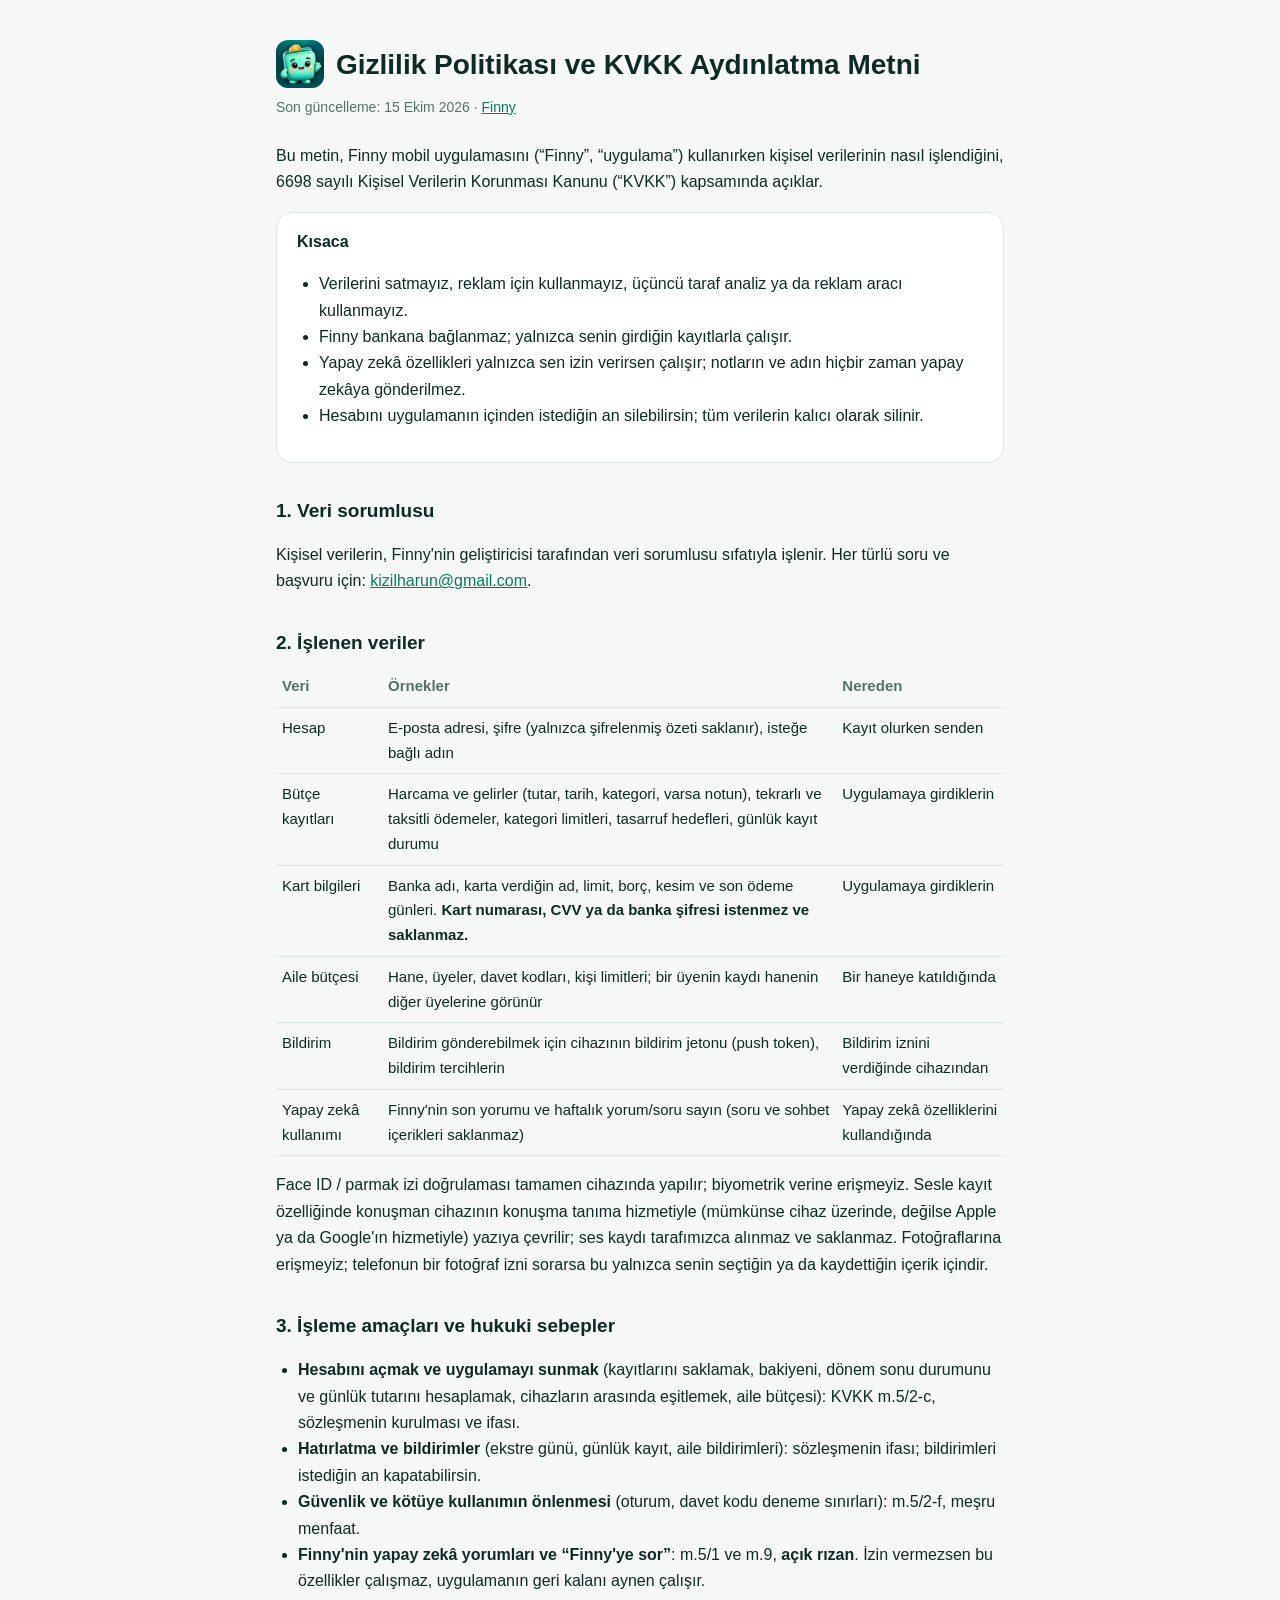
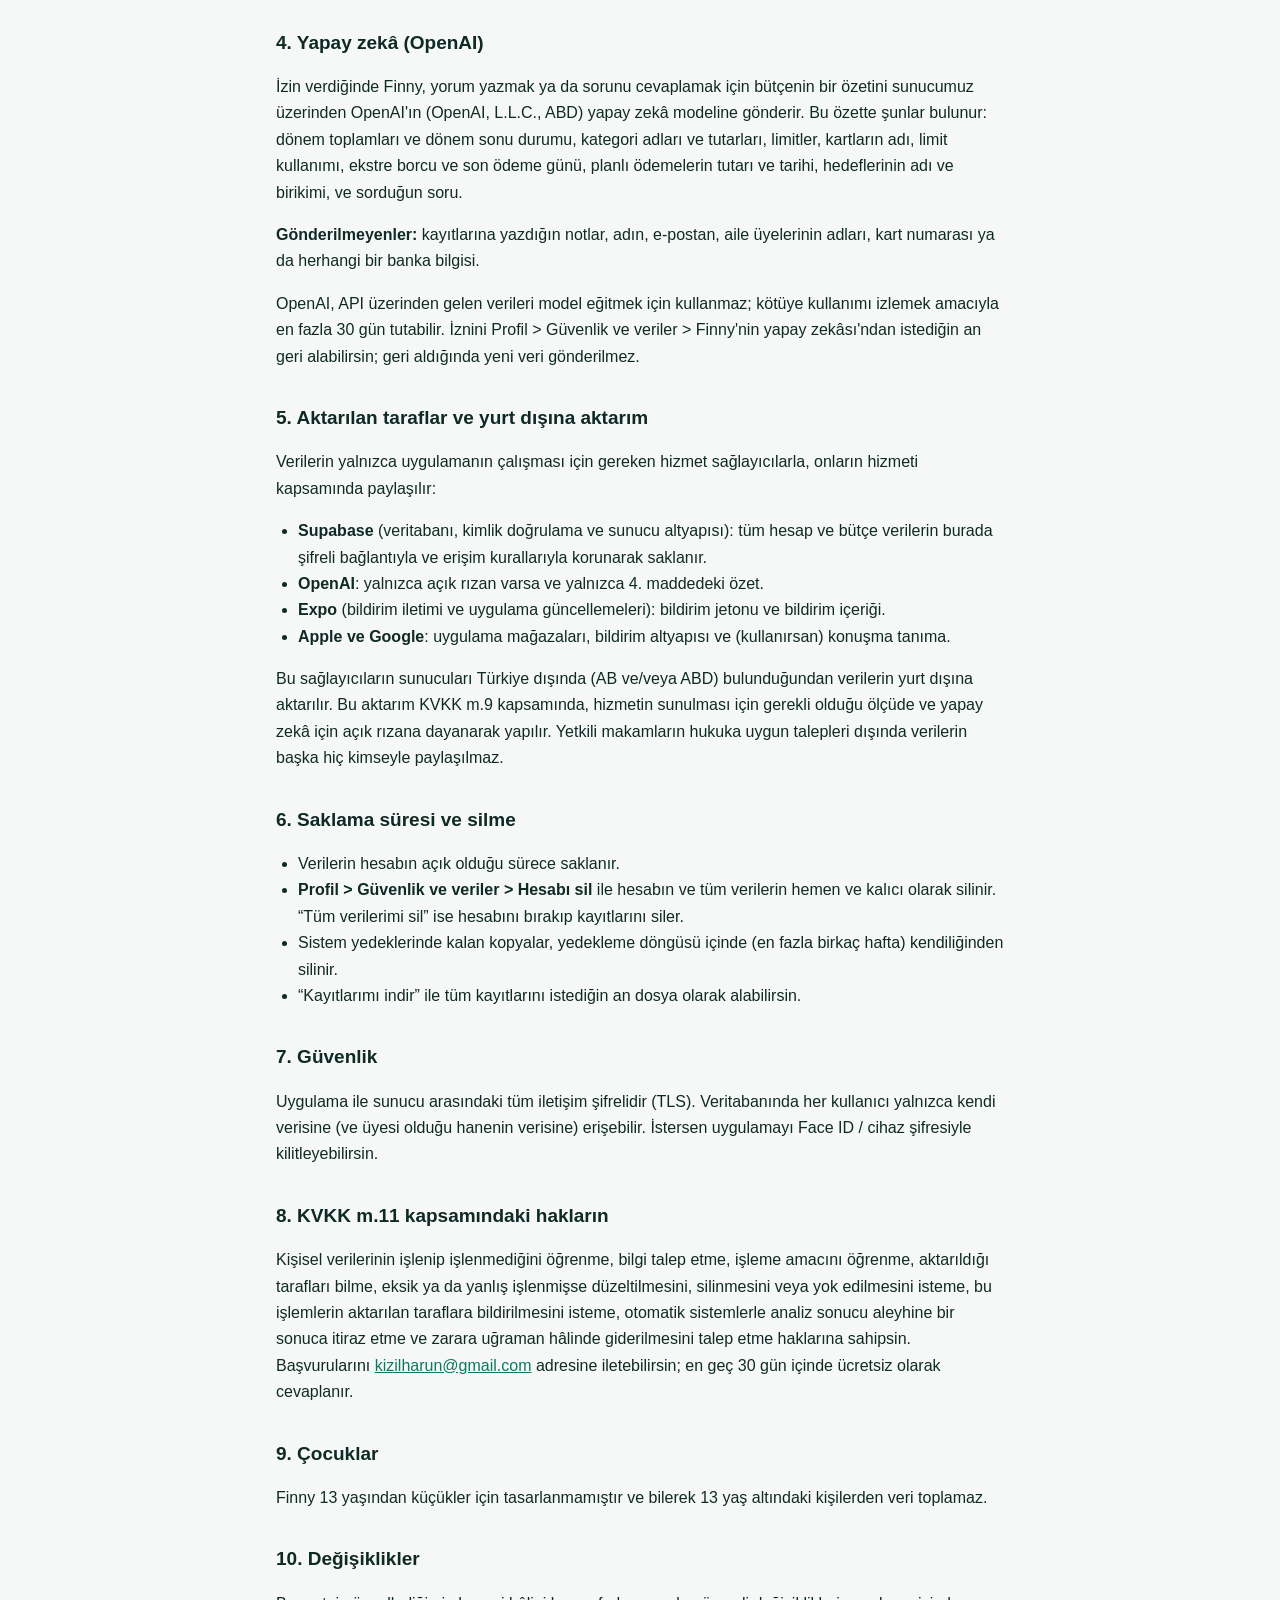
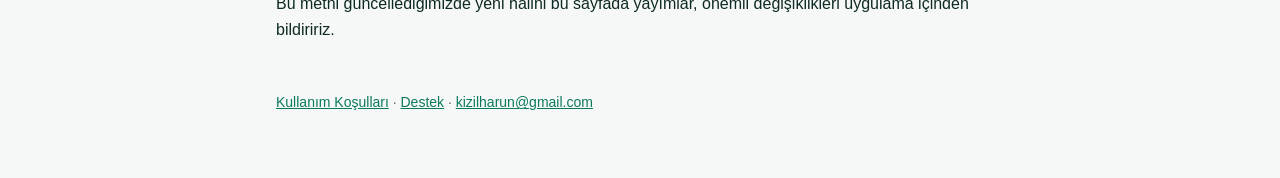
==== gizlilik.html @ a65eab14 "Finny gizlilik, koşullar ve destek sayfaları Co-Authored-By: Claude Opus 5.5 <noreply@anthropic.com>" ====
<!doctype html>
<html lang="tr">
<head>
  <meta charset="utf-8">
  <meta name="viewport" content="width=device-width, initial-scale=1">
  <title>Finny Gizlilik Politikası</title>
  <meta name="description" content="Finny uygulamasının kişisel verileri nasıl topladığı, kullandığı ve koruduğu; KVKK aydınlatma metni.">
  <link rel="stylesheet" href="style.css">
  <link rel="icon" href="finny.png">
</head>
<body>
<main>
  <header>
    <img src="finny.png" alt="">
    <h1>Gizlilik Politikası ve KVKK Aydınlatma Metni</h1>
  </header>
  <p class="meta">Son güncelleme: 15 Ekim 2026 · <a href="index.html">Finny</a></p>

  <p>Bu metin, Finny mobil uygulamasını (“Finny”, “uygulama”) kullanırken kişisel verilerinin nasıl işlendiğini, 6698 sayılı Kişisel Verilerin Korunması Kanunu (“KVKK”) kapsamında açıklar.</p>

  <div class="card">
    <strong>Kısaca</strong>
    <ul>
      <li>Verilerini satmayız, reklam için kullanmayız, üçüncü taraf analiz ya da reklam aracı kullanmayız.</li>
      <li>Finny bankana bağlanmaz; yalnızca senin girdiğin kayıtlarla çalışır.</li>
      <li>Yapay zekâ özellikleri yalnızca sen izin verirsen çalışır; notların ve adın hiçbir zaman yapay zekâya gönderilmez.</li>
      <li>Hesabını uygulamanın içinden istediğin an silebilirsin; tüm verilerin kalıcı olarak silinir.</li>
    </ul>
  </div>

  <h2>1. Veri sorumlusu</h2>
  <p>Kişisel verilerin, Finny'nin geliştiricisi tarafından veri sorumlusu sıfatıyla işlenir. Her türlü soru ve başvuru için: <a href="mailto:kizilharun@gmail.com">kizilharun@gmail.com</a>.</p>

  <h2>2. İşlenen veriler</h2>
  <div class="table-wrap">
  <table>
    <tr><th>Veri</th><th>Örnekler</th><th>Nereden</th></tr>
    <tr><td>Hesap</td><td>E-posta adresi, şifre (yalnızca şifrelenmiş özeti saklanır), isteğe bağlı adın</td><td>Kayıt olurken senden</td></tr>
    <tr><td>Bütçe kayıtları</td><td>Harcama ve gelirler (tutar, tarih, kategori, varsa notun), tekrarlı ve taksitli ödemeler, kategori limitleri, tasarruf hedefleri, günlük kayıt durumu</td><td>Uygulamaya girdiklerin</td></tr>
    <tr><td>Kart bilgileri</td><td>Banka adı, karta verdiğin ad, limit, borç, kesim ve son ödeme günleri. <strong>Kart numarası, CVV ya da banka şifresi istenmez ve saklanmaz.</strong></td><td>Uygulamaya girdiklerin</td></tr>
    <tr><td>Aile bütçesi</td><td>Hane, üyeler, davet kodları, kişi limitleri; bir üyenin kaydı hanenin diğer üyelerine görünür</td><td>Bir haneye katıldığında</td></tr>
    <tr><td>Bildirim</td><td>Bildirim gönderebilmek için cihazının bildirim jetonu (push token), bildirim tercihlerin</td><td>Bildirim iznini verdiğinde cihazından</td></tr>
    <tr><td>Yapay zekâ kullanımı</td><td>Finny'nin son yorumu ve haftalık yorum/soru sayın (soru ve sohbet içerikleri saklanmaz)</td><td>Yapay zekâ özelliklerini kullandığında</td></tr>
  </table>
  </div>
  <p>Face ID / parmak izi doğrulaması tamamen cihazında yapılır; biyometrik verine erişmeyiz. Sesle kayıt özelliğinde konuşman cihazının konuşma tanıma hizmetiyle (mümkünse cihaz üzerinde, değilse Apple ya da Google'ın hizmetiyle) yazıya çevrilir; ses kaydı tarafımızca alınmaz ve saklanmaz. Fotoğraflarına erişmeyiz; telefonun bir fotoğraf izni sorarsa bu yalnızca senin seçtiğin ya da kaydettiğin içerik içindir.</p>

  <h2>3. İşleme amaçları ve hukuki sebepler</h2>
  <ul>
    <li><strong>Hesabını açmak ve uygulamayı sunmak</strong> (kayıtlarını saklamak, bakiyeni, dönem sonu durumunu ve günlük tutarını hesaplamak, cihazların arasında eşitlemek, aile bütçesi): KVKK m.5/2-c, sözleşmenin kurulması ve ifası.</li>
    <li><strong>Hatırlatma ve bildirimler</strong> (ekstre günü, günlük kayıt, aile bildirimleri): sözleşmenin ifası; bildirimleri istediğin an kapatabilirsin.</li>
    <li><strong>Güvenlik ve kötüye kullanımın önlenmesi</strong> (oturum, davet kodu deneme sınırları): m.5/2-f, meşru menfaat.</li>
    <li><strong>Finny'nin yapay zekâ yorumları ve “Finny'ye sor”</strong>: m.5/1 ve m.9, <strong>açık rızan</strong>. İzin vermezsen bu özellikler çalışmaz, uygulamanın geri kalanı aynen çalışır.</li>
  </ul>

  <h2>4. Yapay zekâ (OpenAI)</h2>
  <p>İzin verdiğinde Finny, yorum yazmak ya da sorunu cevaplamak için bütçenin bir özetini sunucumuz üzerinden OpenAI'ın (OpenAI, L.L.C., ABD) yapay zekâ modeline gönderir. Bu özette şunlar bulunur: dönem toplamları ve dönem sonu durumu, kategori adları ve tutarları, limitler, kartların adı, limit kullanımı, ekstre borcu ve son ödeme günü, planlı ödemelerin tutarı ve tarihi, hedeflerinin adı ve birikimi, ve sorduğun soru.</p>
  <p><strong>Gönderilmeyenler:</strong> kayıtlarına yazdığın notlar, adın, e-postan, aile üyelerinin adları, kart numarası ya da herhangi bir banka bilgisi.</p>
  <p>OpenAI, API üzerinden gelen verileri model eğitmek için kullanmaz; kötüye kullanımı izlemek amacıyla en fazla 30 gün tutabilir. İznini Profil &gt; Güvenlik ve veriler &gt; Finny'nin yapay zekâsı'ndan istediğin an geri alabilirsin; geri aldığında yeni veri gönderilmez.</p>

  <h2>5. Aktarılan taraflar ve yurt dışına aktarım</h2>
  <p>Verilerin yalnızca uygulamanın çalışması için gereken hizmet sağlayıcılarla, onların hizmeti kapsamında paylaşılır:</p>
  <ul>
    <li><strong>Supabase</strong> (veritabanı, kimlik doğrulama ve sunucu altyapısı): tüm hesap ve bütçe verilerin burada şifreli bağlantıyla ve erişim kurallarıyla korunarak saklanır.</li>
    <li><strong>OpenAI</strong>: yalnızca açık rızan varsa ve yalnızca 4. maddedeki özet.</li>
    <li><strong>Expo</strong> (bildirim iletimi ve uygulama güncellemeleri): bildirim jetonu ve bildirim içeriği.</li>
    <li><strong>Apple ve Google</strong>: uygulama mağazaları, bildirim altyapısı ve (kullanırsan) konuşma tanıma.</li>
  </ul>
  <p>Bu sağlayıcıların sunucuları Türkiye dışında (AB ve/veya ABD) bulunduğundan verilerin yurt dışına aktarılır. Bu aktarım KVKK m.9 kapsamında, hizmetin sunulması için gerekli olduğu ölçüde ve yapay zekâ için açık rızana dayanarak yapılır. Yetkili makamların hukuka uygun talepleri dışında verilerin başka hiç kimseyle paylaşılmaz.</p>

  <h2>6. Saklama süresi ve silme</h2>
  <ul>
    <li>Verilerin hesabın açık olduğu sürece saklanır.</li>
    <li><strong>Profil &gt; Güvenlik ve veriler &gt; Hesabı sil</strong> ile hesabın ve tüm verilerin hemen ve kalıcı olarak silinir. “Tüm verilerimi sil” ise hesabını bırakıp kayıtlarını siler.</li>
    <li>Sistem yedeklerinde kalan kopyalar, yedekleme döngüsü içinde (en fazla birkaç hafta) kendiliğinden silinir.</li>
    <li>“Kayıtlarımı indir” ile tüm kayıtlarını istediğin an dosya olarak alabilirsin.</li>
  </ul>

  <h2>7. Güvenlik</h2>
  <p>Uygulama ile sunucu arasındaki tüm iletişim şifrelidir (TLS). Veritabanında her kullanıcı yalnızca kendi verisine (ve üyesi olduğu hanenin verisine) erişebilir. İstersen uygulamayı Face ID / cihaz şifresiyle kilitleyebilirsin.</p>

  <h2>8. KVKK m.11 kapsamındaki hakların</h2>
  <p>Kişisel verilerinin işlenip işlenmediğini öğrenme, bilgi talep etme, işleme amacını öğrenme, aktarıldığı tarafları bilme, eksik ya da yanlış işlenmişse düzeltilmesini, silinmesini veya yok edilmesini isteme, bu işlemlerin aktarılan taraflara bildirilmesini isteme, otomatik sistemlerle analiz sonucu aleyhine bir sonuca itiraz etme ve zarara uğraman hâlinde giderilmesini talep etme haklarına sahipsin. Başvurularını <a href="mailto:kizilharun@gmail.com">kizilharun@gmail.com</a> adresine iletebilirsin; en geç 30 gün içinde ücretsiz olarak cevaplanır.</p>

  <h2>9. Çocuklar</h2>
  <p>Finny 13 yaşından küçükler için tasarlanmamıştır ve bilerek 13 yaş altındaki kişilerden veri toplamaz.</p>

  <h2>10. Değişiklikler</h2>
  <p>Bu metni güncellediğimizde yeni hâlini bu sayfada yayımlar, önemli değişiklikleri uygulama içinden bildiririz.</p>

  <footer><a href="kosullar.html">Kullanım Koşulları</a> · <a href="destek.html">Destek</a> · <a href="mailto:kizilharun@gmail.com">kizilharun@gmail.com</a></footer>
</main>
</body>
</html>
---- style.css ----
:root {
  --bg: #f6f8f7;
  --surface: #ffffff;
  --text: #0f2a24;
  --muted: #557069;
  --accent: #0b7a5e;
  --border: #dde7e3;
}
@media (prefers-color-scheme: dark) {
  :root {
    --bg: #06201b;
    --surface: #0d2c25;
    --text: #e8f3ef;
    --muted: #9fc3b6;
    --accent: #7ef0c1;
    --border: #1d4038;
  }
}
* { box-sizing: border-box; }
body {
  margin: 0;
  background: var(--bg);
  color: var(--text);
  font: 16px/1.65 -apple-system, BlinkMacSystemFont, "Segoe UI", Roboto, sans-serif;
}
main {
  max-width: 760px;
  margin: 0 auto;
  padding: 40px 16px 64px;
}
header { display: flex; align-items: center; gap: 12px; margin-bottom: 8px; }
header img { width: 48px; height: 48px; border-radius: 12px; }
h1 { font-size: 28px; line-height: 1.25; margin: 0; }
h2 { font-size: 19px; margin: 32px 0 8px; }
.meta { color: var(--muted); font-size: 14px; margin: 4px 0 24px; }
a { color: var(--accent); }
.card {
  background: var(--surface);
  border: 1px solid var(--border);
  border-radius: 16px;
  padding: 16px 20px;
  margin: 16px 0;
}
table { width: 100%; border-collapse: collapse; font-size: 15px; }
th, td { text-align: left; padding: 8px 6px; border-bottom: 1px solid var(--border); vertical-align: top; }
th { color: var(--muted); font-weight: 600; }
.table-wrap { overflow-x: auto; }
ul { padding-left: 22px; }
footer { color: var(--muted); font-size: 14px; margin-top: 48px; }
nav a { margin-right: 16px; }
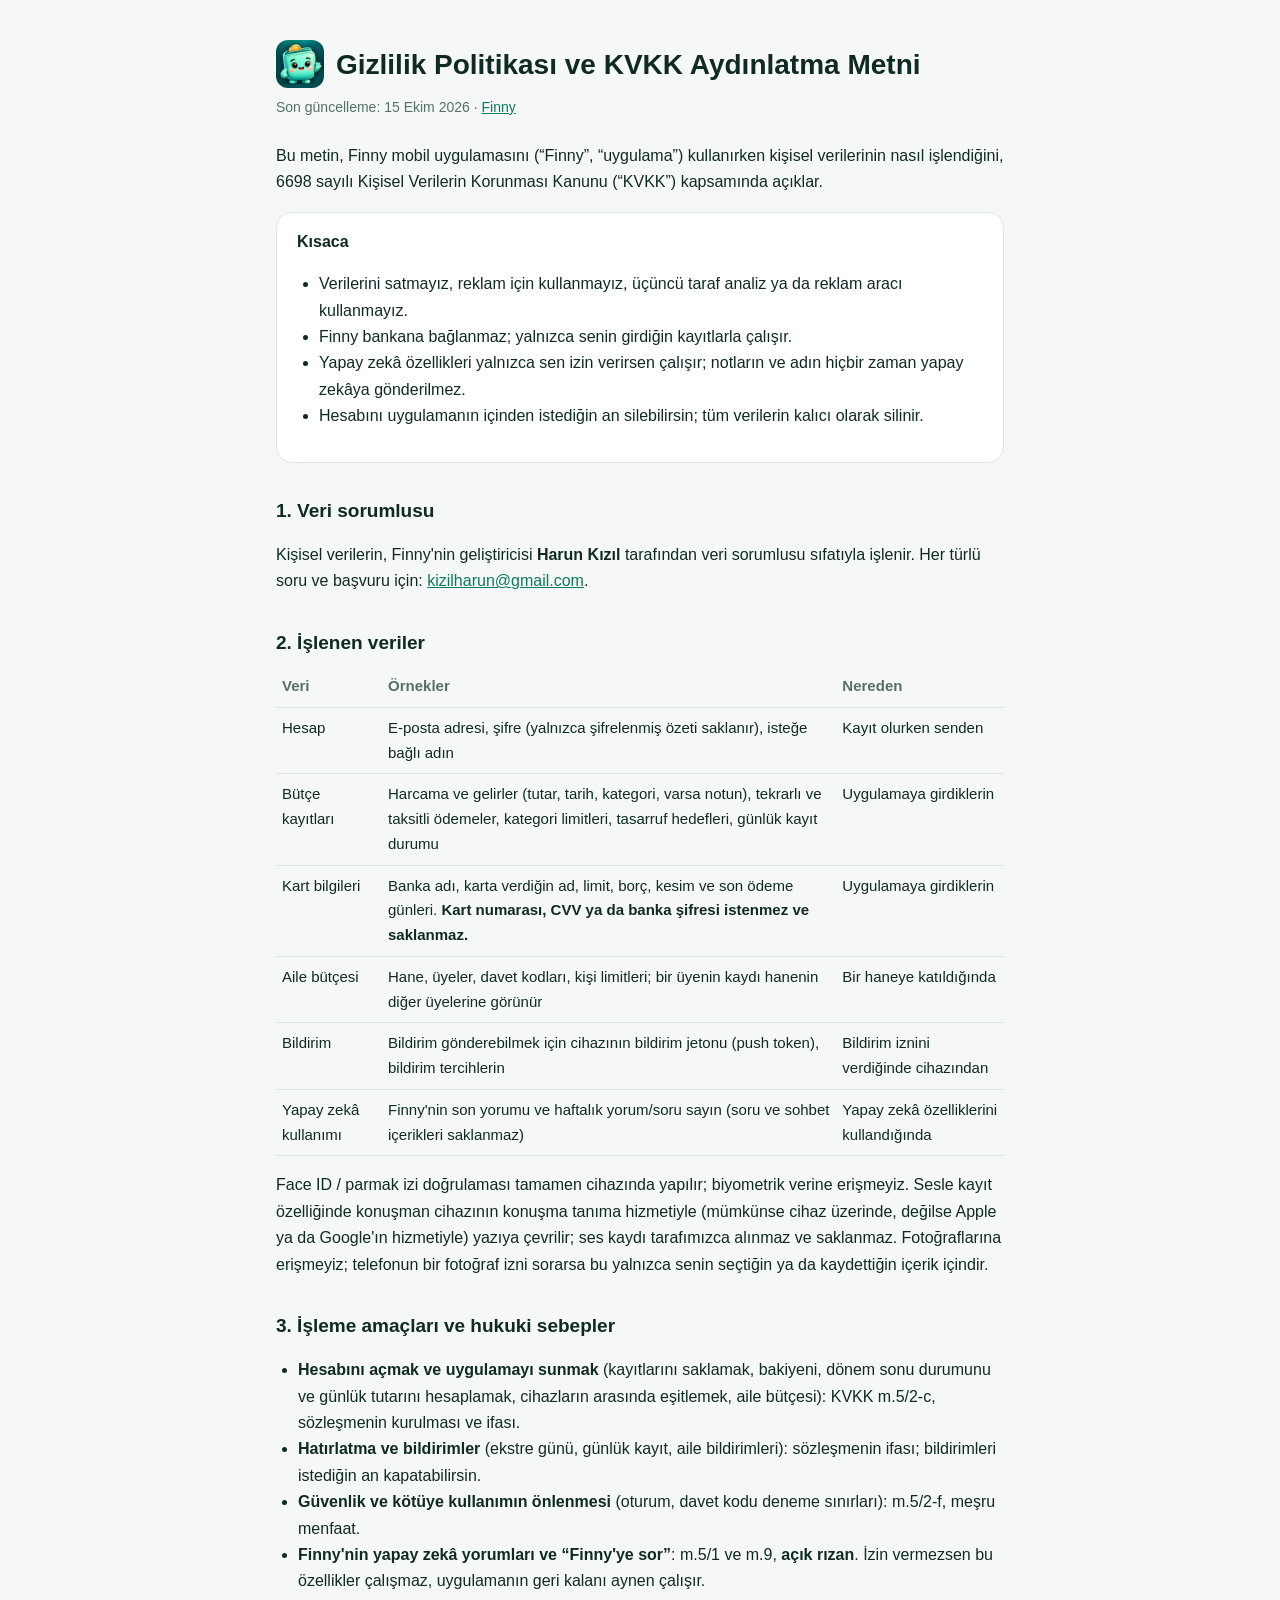
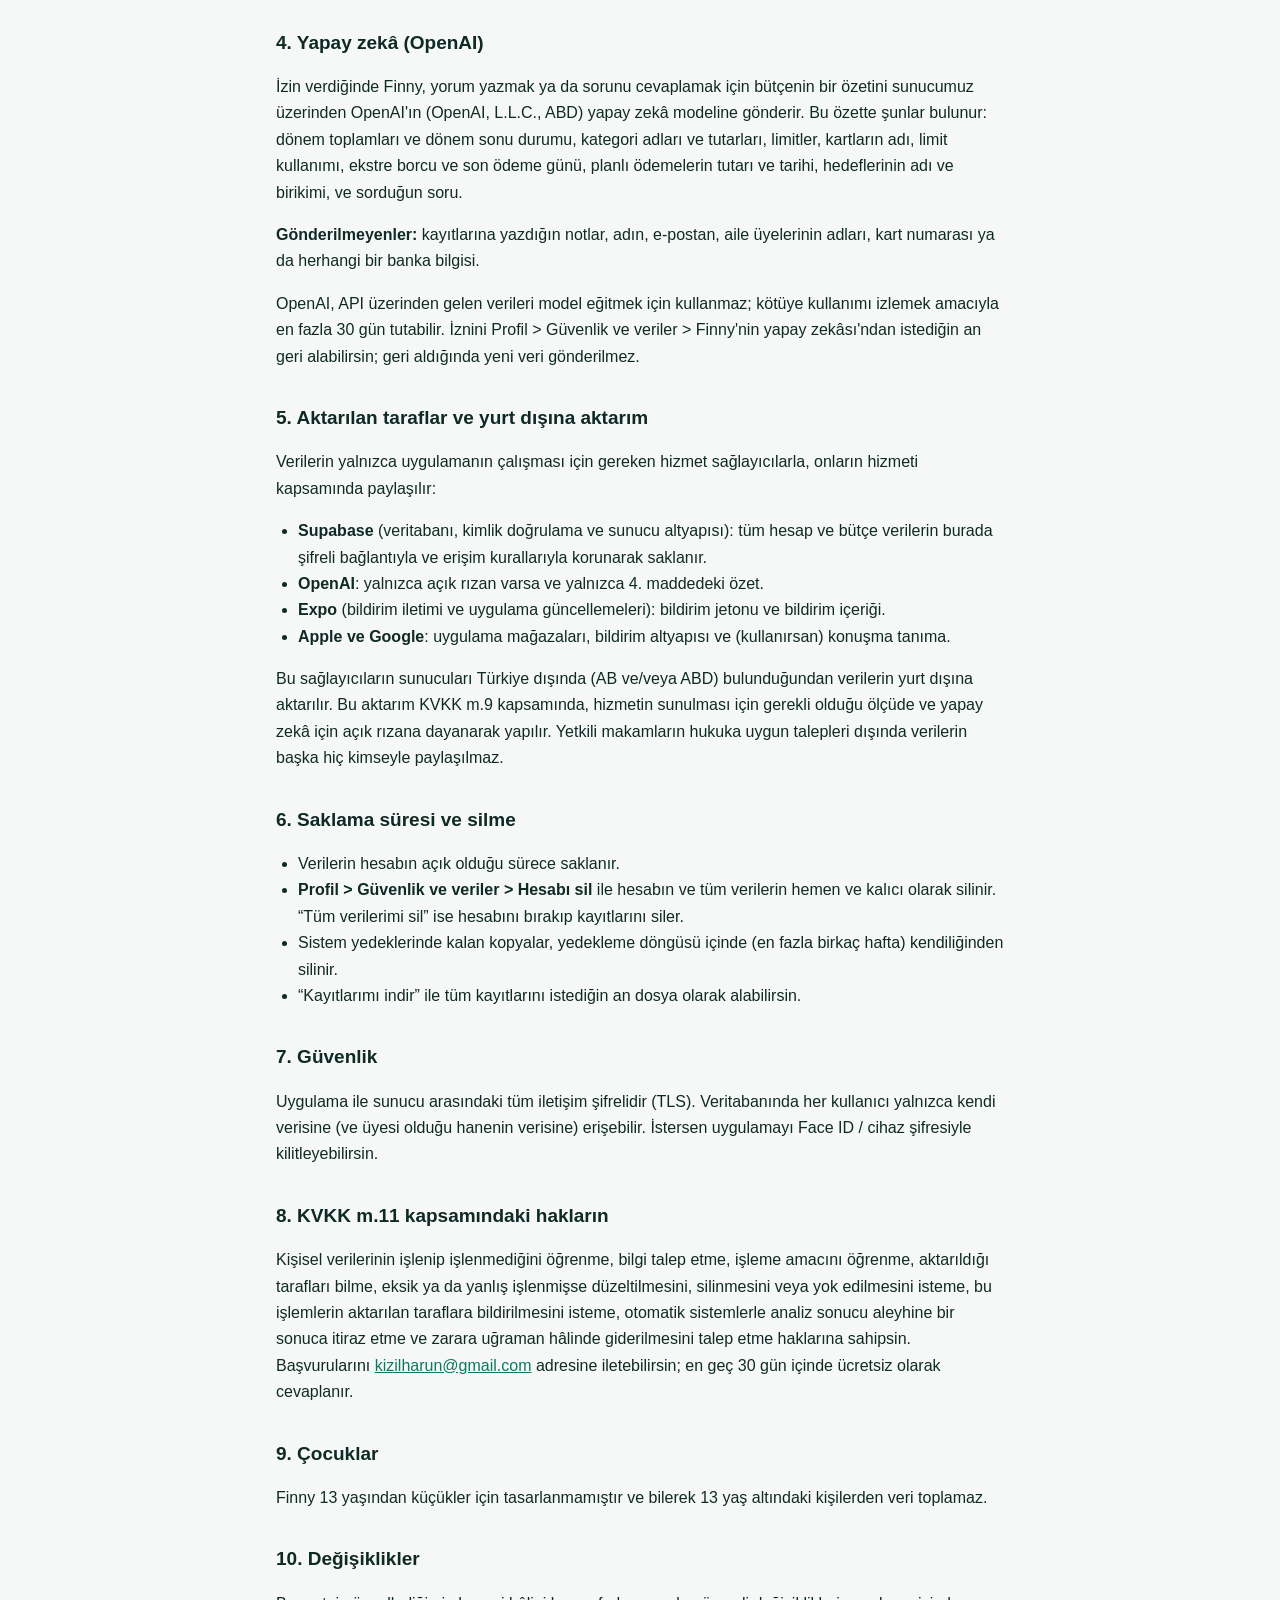
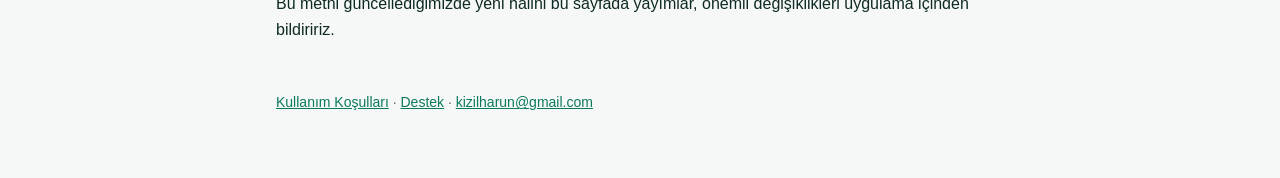
==== commit 69770224: "Veri sorumlusu: Harun Kızıl Co-Authored-By: Claude Opus 5.5 <noreply@anthropic.com>" ====
--- a/gizlilik.html
+++ b/gizlilik.html
@@ -29,7 +29,7 @@
   </div>
 
   <h2>1. Veri sorumlusu</h2>
-  <p>Kişisel verilerin, Finny'nin geliştiricisi tarafından veri sorumlusu sıfatıyla işlenir. Her türlü soru ve başvuru için: <a href="mailto:kizilharun@gmail.com">kizilharun@gmail.com</a>.</p>
+  <p>Kişisel verilerin, Finny'nin geliştiricisi <strong>Harun Kızıl</strong> tarafından veri sorumlusu sıfatıyla işlenir. Her türlü soru ve başvuru için: <a href="mailto:kizilharun@gmail.com">kizilharun@gmail.com</a>.</p>
 
   <h2>2. İşlenen veriler</h2>
   <div class="table-wrap">
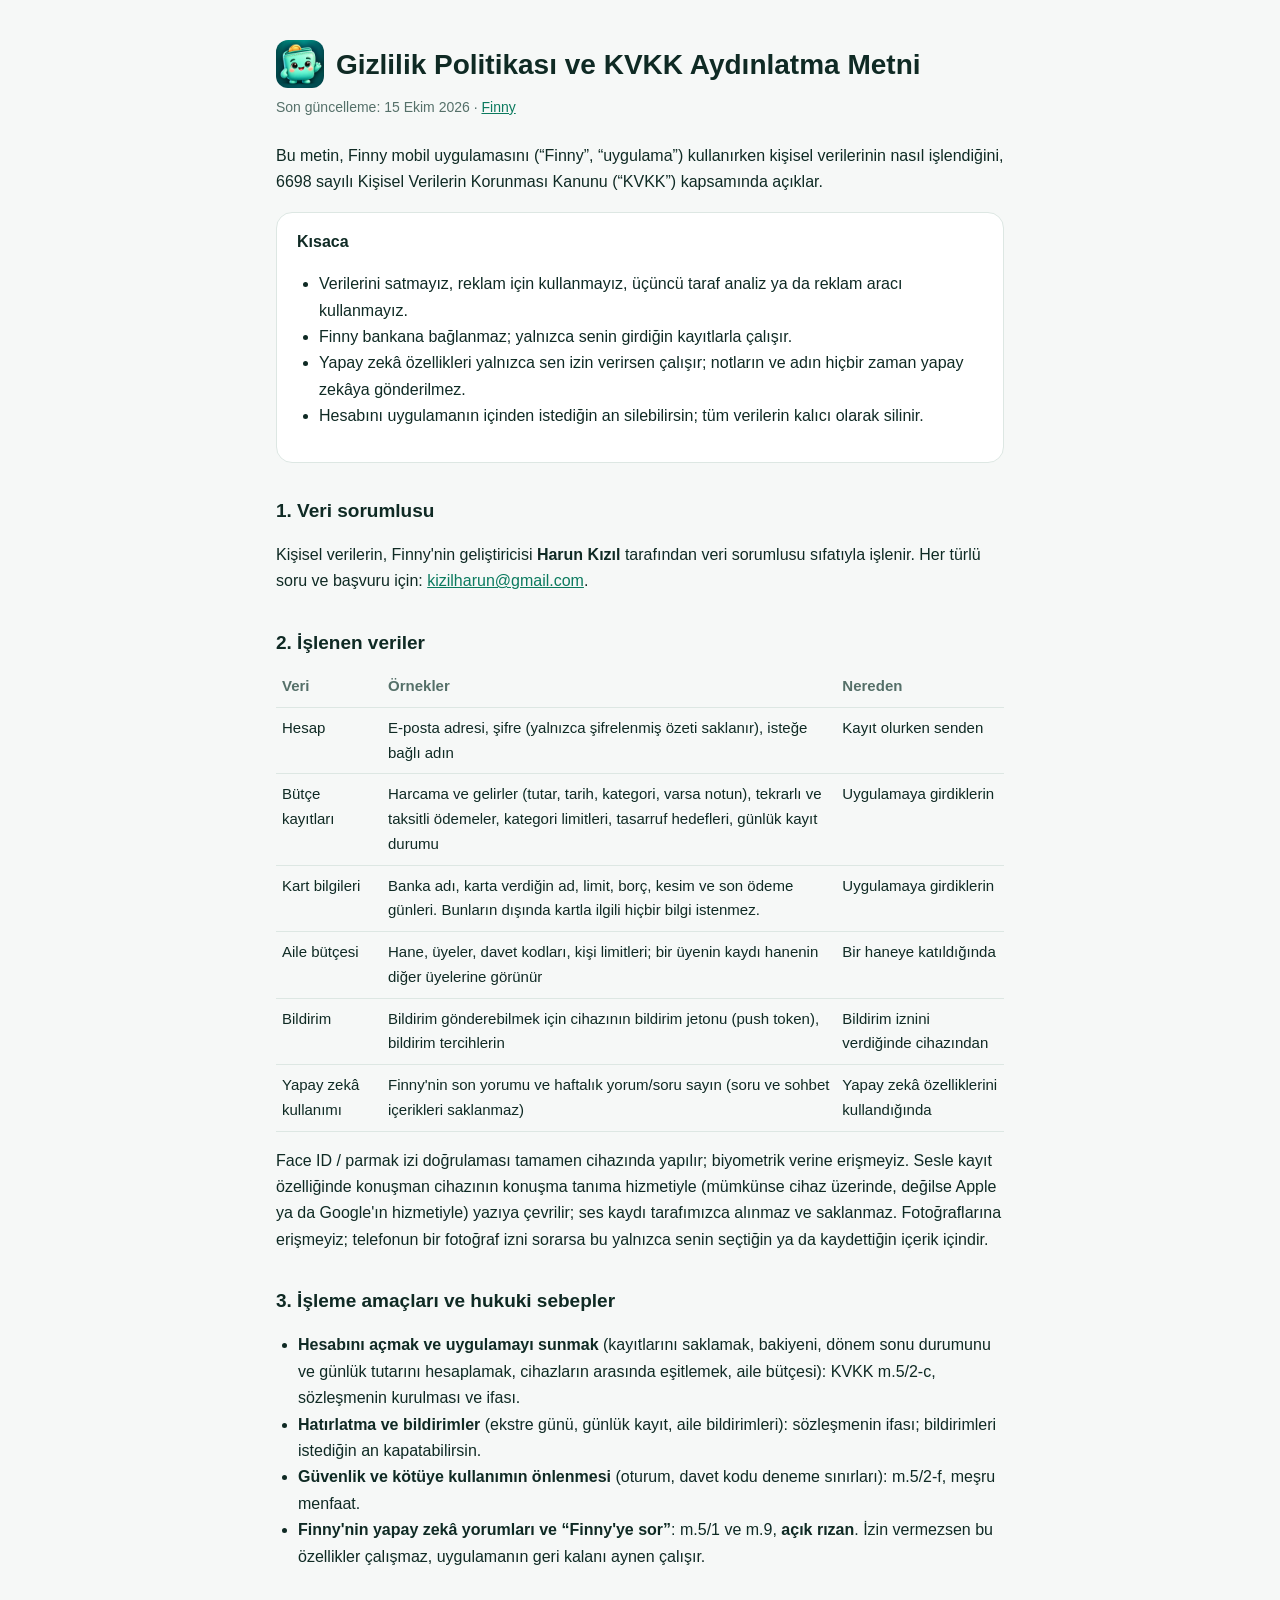
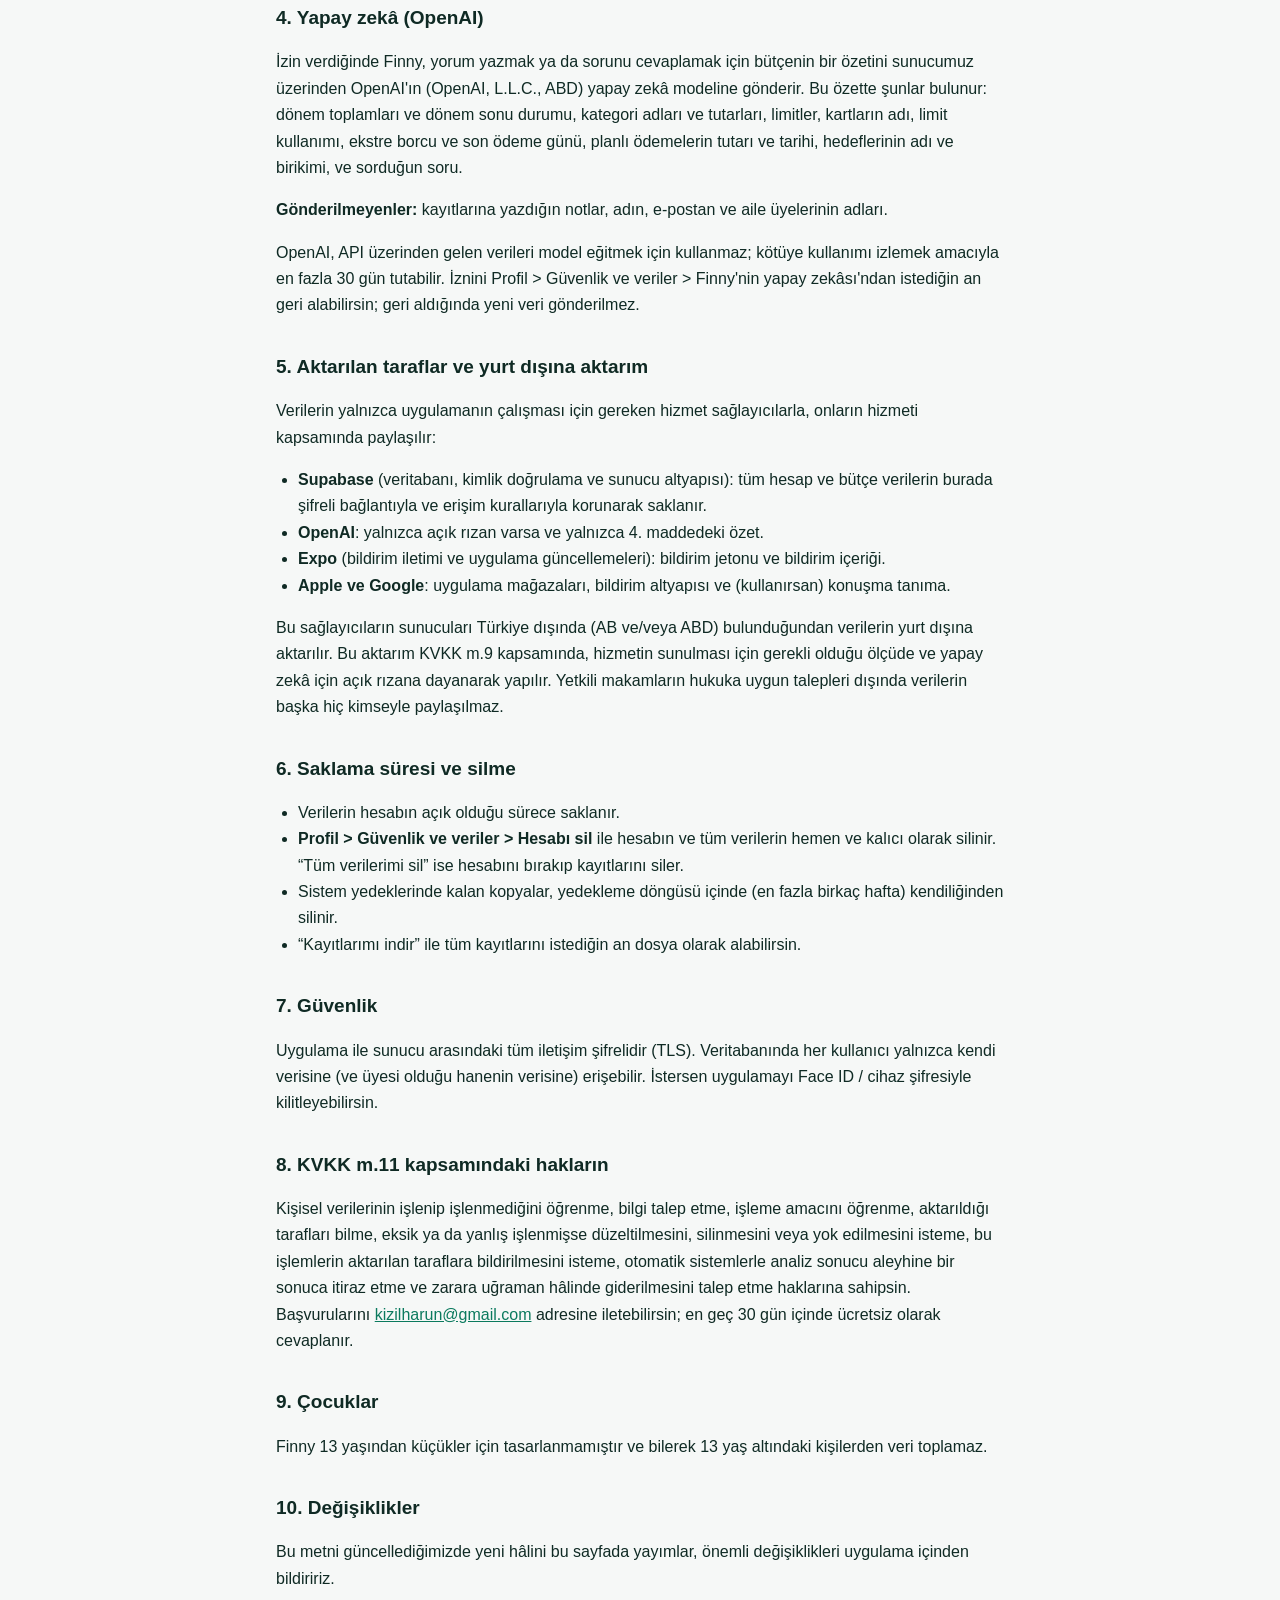
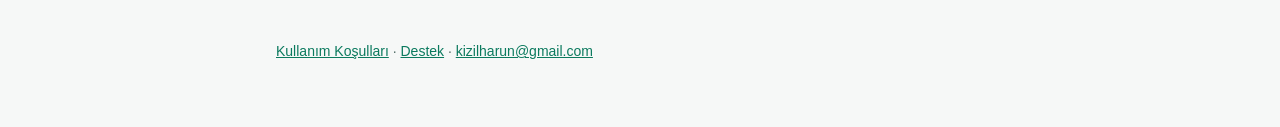
==== commit 79a341dc: "Kart numarası ifadeleri kaldırıldı Co-Authored-By: Claude Opus 5.5 <noreply@anthropic.com>" ====
--- a/gizlilik.html
+++ b/gizlilik.html
@@ -37,7 +37,7 @@
     <tr><th>Veri</th><th>Örnekler</th><th>Nereden</th></tr>
     <tr><td>Hesap</td><td>E-posta adresi, şifre (yalnızca şifrelenmiş özeti saklanır), isteğe bağlı adın</td><td>Kayıt olurken senden</td></tr>
     <tr><td>Bütçe kayıtları</td><td>Harcama ve gelirler (tutar, tarih, kategori, varsa notun), tekrarlı ve taksitli ödemeler, kategori limitleri, tasarruf hedefleri, günlük kayıt durumu</td><td>Uygulamaya girdiklerin</td></tr>
-    <tr><td>Kart bilgileri</td><td>Banka adı, karta verdiğin ad, limit, borç, kesim ve son ödeme günleri. <strong>Kart numarası, CVV ya da banka şifresi istenmez ve saklanmaz.</strong></td><td>Uygulamaya girdiklerin</td></tr>
+    <tr><td>Kart bilgileri</td><td>Banka adı, karta verdiğin ad, limit, borç, kesim ve son ödeme günleri. Bunların dışında kartla ilgili hiçbir bilgi istenmez.</td><td>Uygulamaya girdiklerin</td></tr>
     <tr><td>Aile bütçesi</td><td>Hane, üyeler, davet kodları, kişi limitleri; bir üyenin kaydı hanenin diğer üyelerine görünür</td><td>Bir haneye katıldığında</td></tr>
     <tr><td>Bildirim</td><td>Bildirim gönderebilmek için cihazının bildirim jetonu (push token), bildirim tercihlerin</td><td>Bildirim iznini verdiğinde cihazından</td></tr>
     <tr><td>Yapay zekâ kullanımı</td><td>Finny'nin son yorumu ve haftalık yorum/soru sayın (soru ve sohbet içerikleri saklanmaz)</td><td>Yapay zekâ özelliklerini kullandığında</td></tr>
@@ -55,7 +55,7 @@
 
   <h2>4. Yapay zekâ (OpenAI)</h2>
   <p>İzin verdiğinde Finny, yorum yazmak ya da sorunu cevaplamak için bütçenin bir özetini sunucumuz üzerinden OpenAI'ın (OpenAI, L.L.C., ABD) yapay zekâ modeline gönderir. Bu özette şunlar bulunur: dönem toplamları ve dönem sonu durumu, kategori adları ve tutarları, limitler, kartların adı, limit kullanımı, ekstre borcu ve son ödeme günü, planlı ödemelerin tutarı ve tarihi, hedeflerinin adı ve birikimi, ve sorduğun soru.</p>
-  <p><strong>Gönderilmeyenler:</strong> kayıtlarına yazdığın notlar, adın, e-postan, aile üyelerinin adları, kart numarası ya da herhangi bir banka bilgisi.</p>
+  <p><strong>Gönderilmeyenler:</strong> kayıtlarına yazdığın notlar, adın, e-postan ve aile üyelerinin adları.</p>
   <p>OpenAI, API üzerinden gelen verileri model eğitmek için kullanmaz; kötüye kullanımı izlemek amacıyla en fazla 30 gün tutabilir. İznini Profil &gt; Güvenlik ve veriler &gt; Finny'nin yapay zekâsı'ndan istediğin an geri alabilirsin; geri aldığında yeni veri gönderilmez.</p>
 
   <h2>5. Aktarılan taraflar ve yurt dışına aktarım</h2>
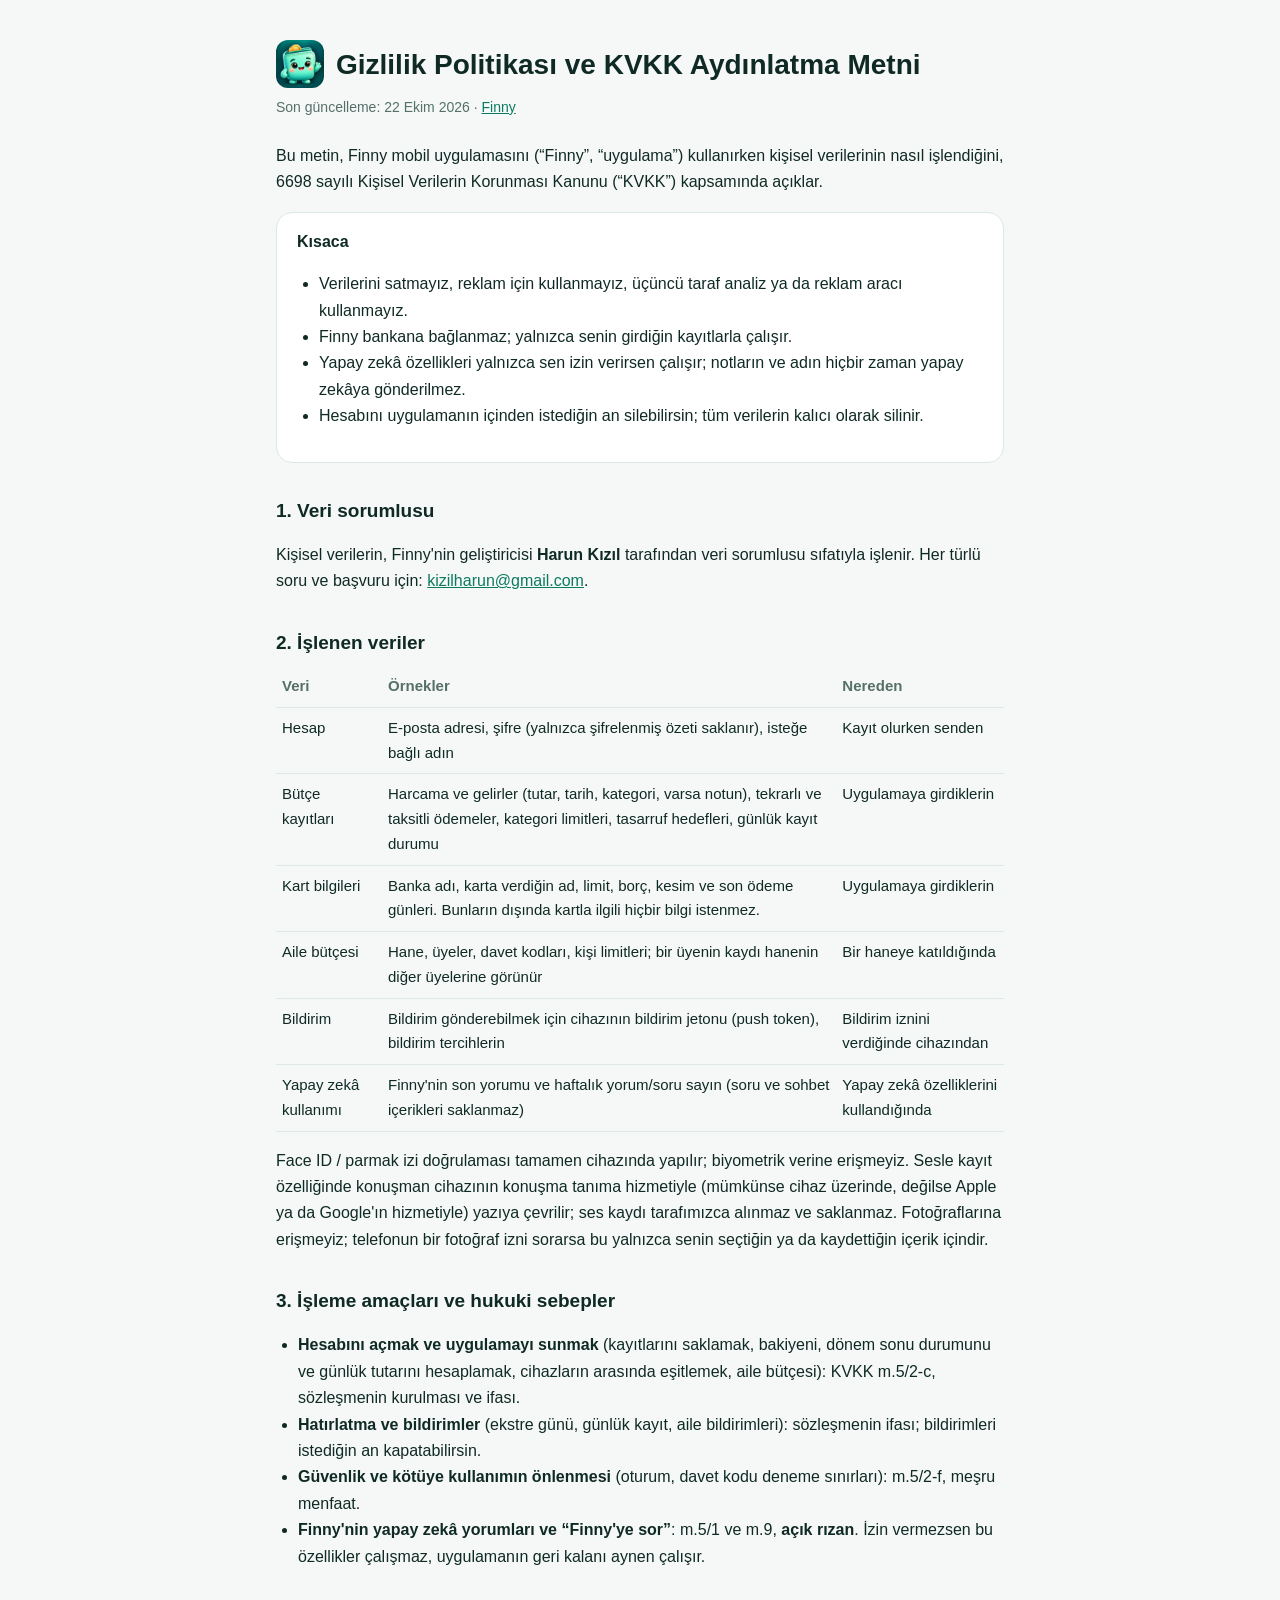
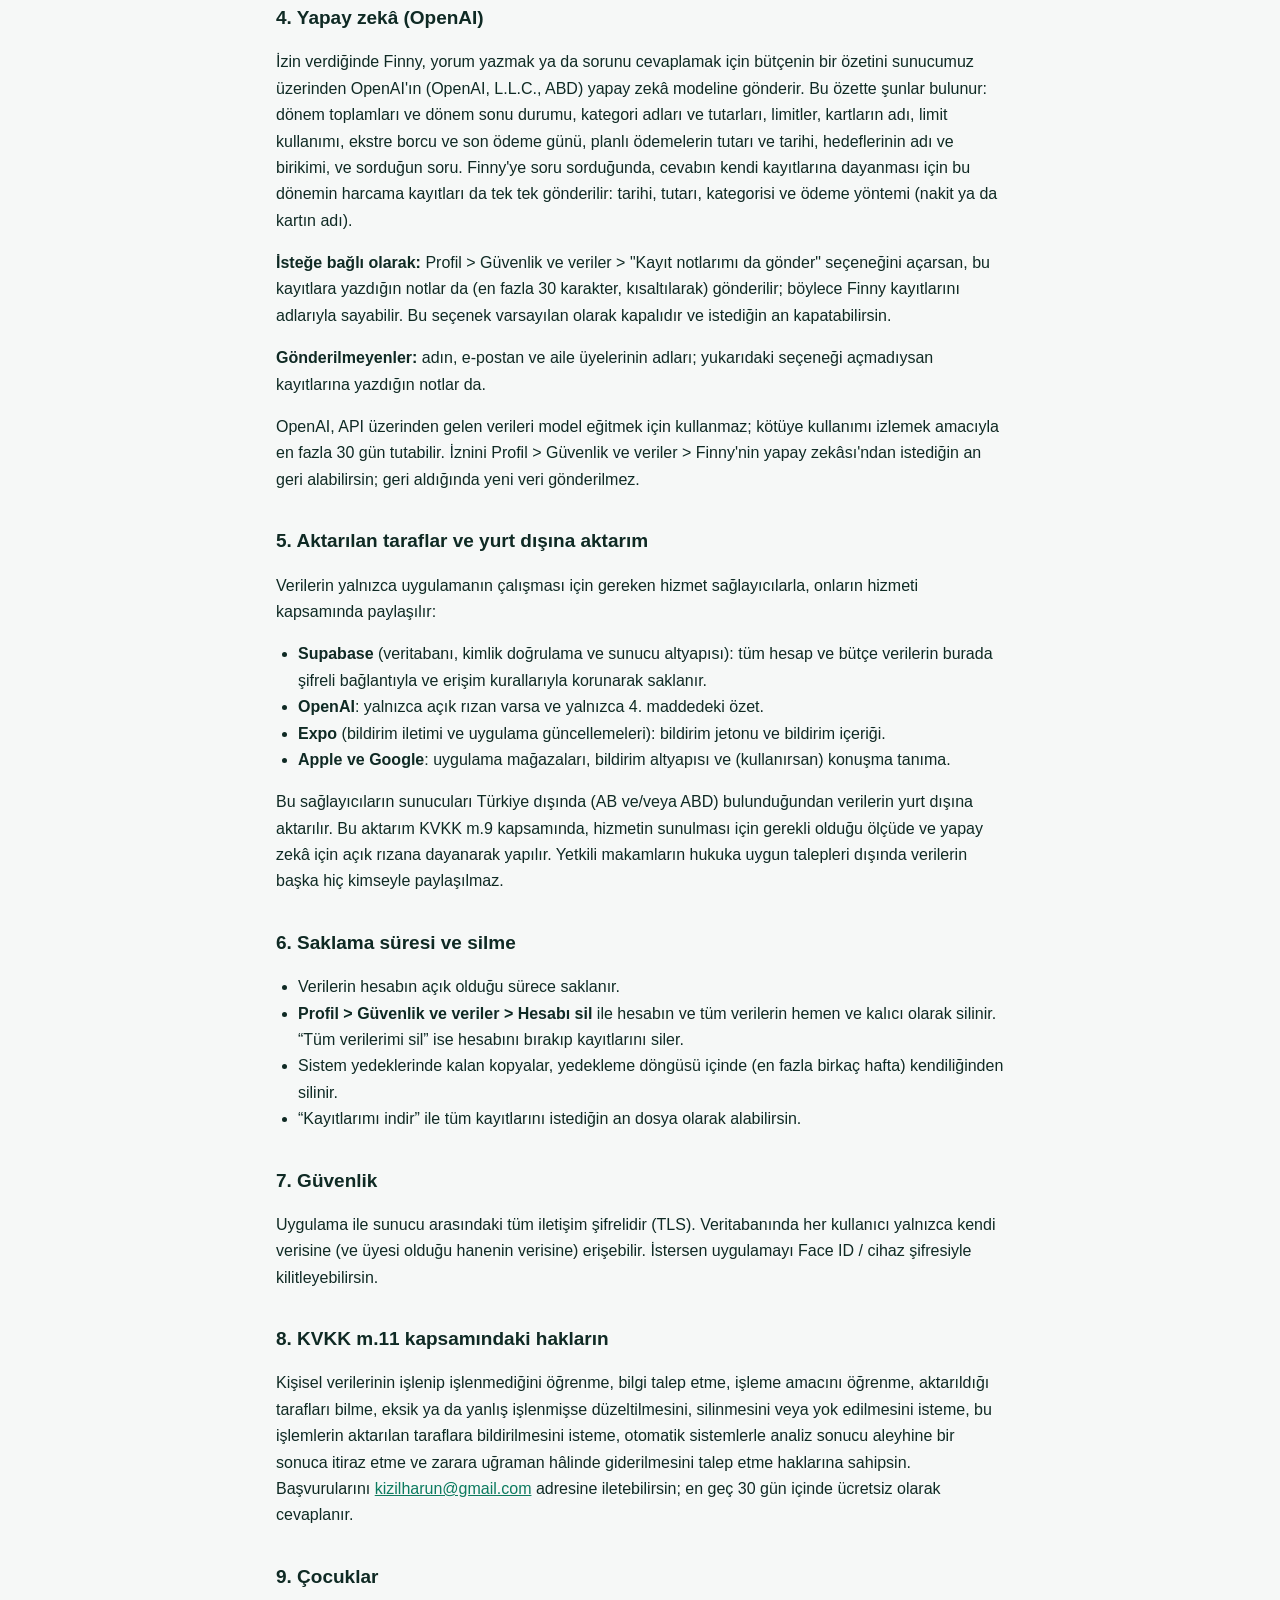
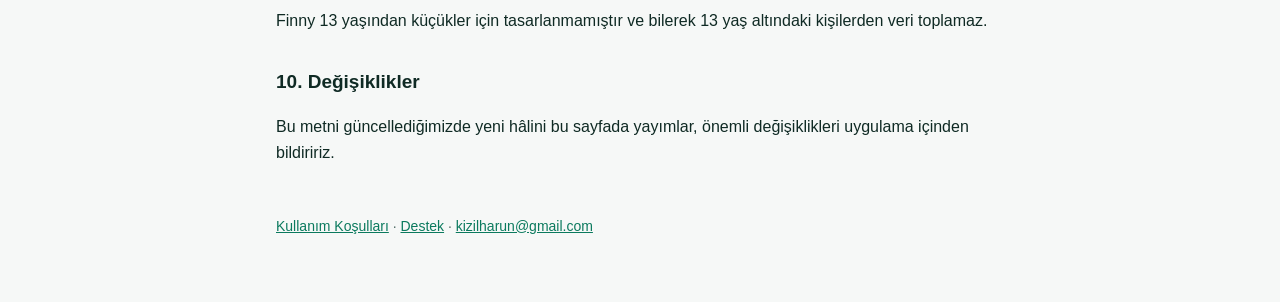
==== commit 2ff13f10: "Gizlilik: Finny'ye sorarken kayıtların tek tek gitmesi ve isteğe bağlı kayıt notları Co-Authored-By:" ====
--- a/gizlilik.html
+++ b/gizlilik.html
@@ -14,7 +14,7 @@
     <img src="finny.png" alt="">
     <h1>Gizlilik Politikası ve KVKK Aydınlatma Metni</h1>
   </header>
-  <p class="meta">Son güncelleme: 15 Ekim 2026 · <a href="index.html">Finny</a></p>
+  <p class="meta">Son güncelleme: 22 Ekim 2026 · <a href="index.html">Finny</a></p>
 
   <p>Bu metin, Finny mobil uygulamasını (“Finny”, “uygulama”) kullanırken kişisel verilerinin nasıl işlendiğini, 6698 sayılı Kişisel Verilerin Korunması Kanunu (“KVKK”) kapsamında açıklar.</p>
 
@@ -54,8 +54,9 @@
   </ul>
 
   <h2>4. Yapay zekâ (OpenAI)</h2>
-  <p>İzin verdiğinde Finny, yorum yazmak ya da sorunu cevaplamak için bütçenin bir özetini sunucumuz üzerinden OpenAI'ın (OpenAI, L.L.C., ABD) yapay zekâ modeline gönderir. Bu özette şunlar bulunur: dönem toplamları ve dönem sonu durumu, kategori adları ve tutarları, limitler, kartların adı, limit kullanımı, ekstre borcu ve son ödeme günü, planlı ödemelerin tutarı ve tarihi, hedeflerinin adı ve birikimi, ve sorduğun soru.</p>
-  <p><strong>Gönderilmeyenler:</strong> kayıtlarına yazdığın notlar, adın, e-postan ve aile üyelerinin adları.</p>
+  <p>İzin verdiğinde Finny, yorum yazmak ya da sorunu cevaplamak için bütçenin bir özetini sunucumuz üzerinden OpenAI'ın (OpenAI, L.L.C., ABD) yapay zekâ modeline gönderir. Bu özette şunlar bulunur: dönem toplamları ve dönem sonu durumu, kategori adları ve tutarları, limitler, kartların adı, limit kullanımı, ekstre borcu ve son ödeme günü, planlı ödemelerin tutarı ve tarihi, hedeflerinin adı ve birikimi, ve sorduğun soru. Finny'ye soru sorduğunda, cevabın kendi kayıtlarına dayanması için bu dönemin harcama kayıtları da tek tek gönderilir: tarihi, tutarı, kategorisi ve ödeme yöntemi (nakit ya da kartın adı).</p>
+  <p><strong>İsteğe bağlı olarak:</strong> Profil &gt; Güvenlik ve veriler &gt; "Kayıt notlarımı da gönder" seçeneğini açarsan, bu kayıtlara yazdığın notlar da (en fazla 30 karakter, kısaltılarak) gönderilir; böylece Finny kayıtlarını adlarıyla sayabilir. Bu seçenek varsayılan olarak kapalıdır ve istediğin an kapatabilirsin.</p>
+  <p><strong>Gönderilmeyenler:</strong> adın, e-postan ve aile üyelerinin adları; yukarıdaki seçeneği açmadıysan kayıtlarına yazdığın notlar da.</p>
   <p>OpenAI, API üzerinden gelen verileri model eğitmek için kullanmaz; kötüye kullanımı izlemek amacıyla en fazla 30 gün tutabilir. İznini Profil &gt; Güvenlik ve veriler &gt; Finny'nin yapay zekâsı'ndan istediğin an geri alabilirsin; geri aldığında yeni veri gönderilmez.</p>
 
   <h2>5. Aktarılan taraflar ve yurt dışına aktarım</h2>
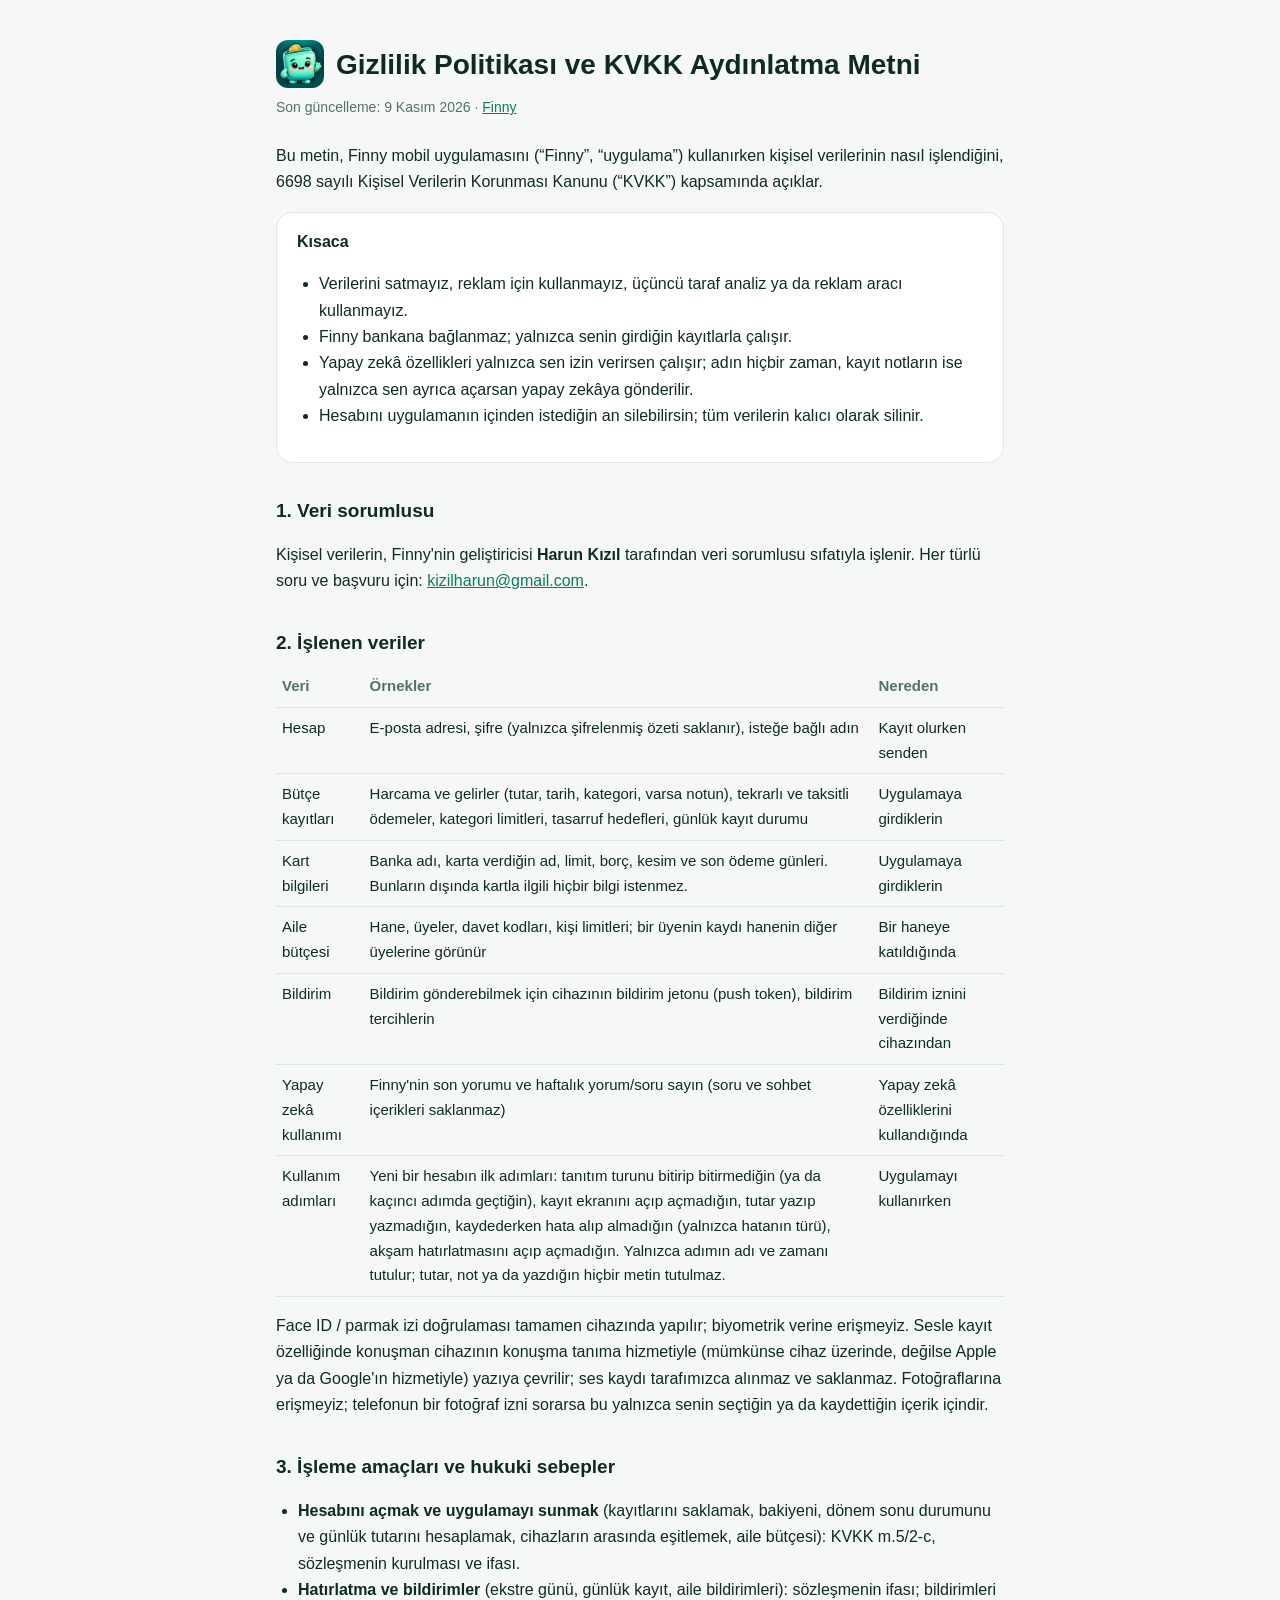
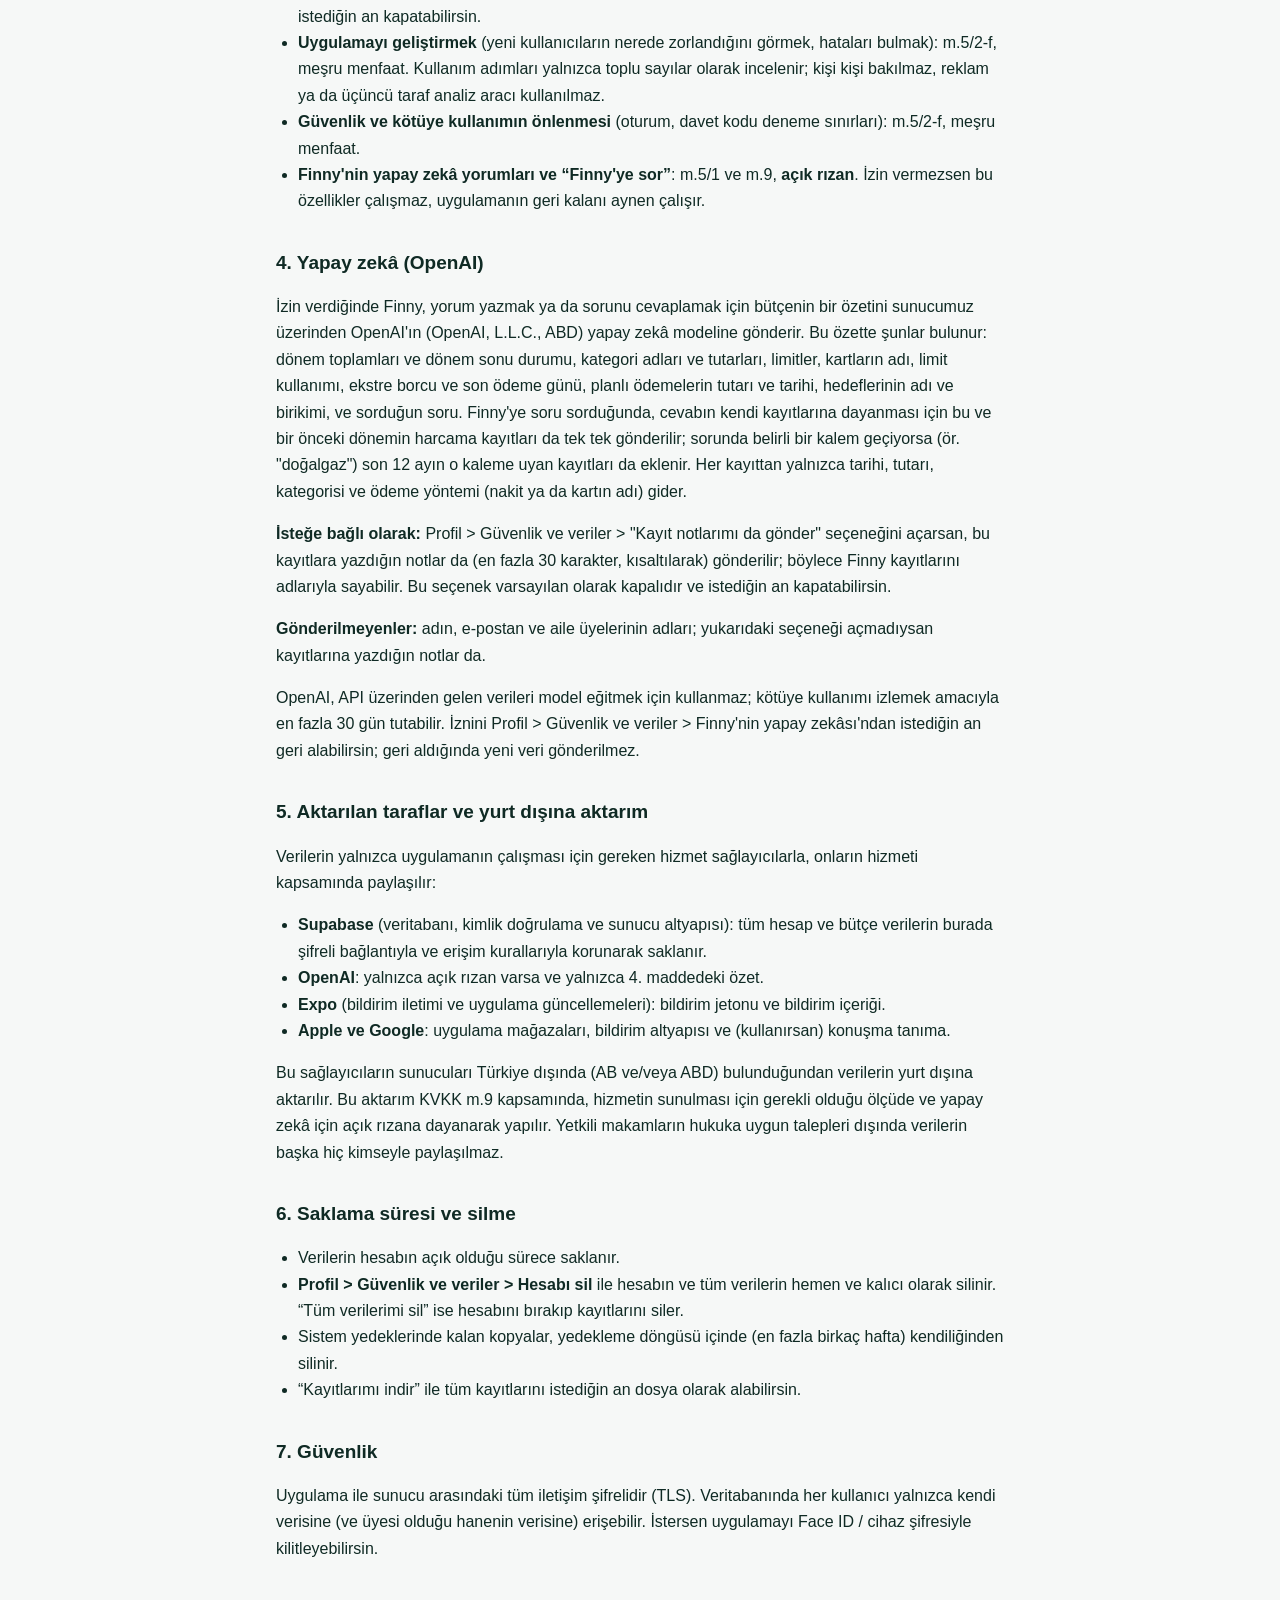
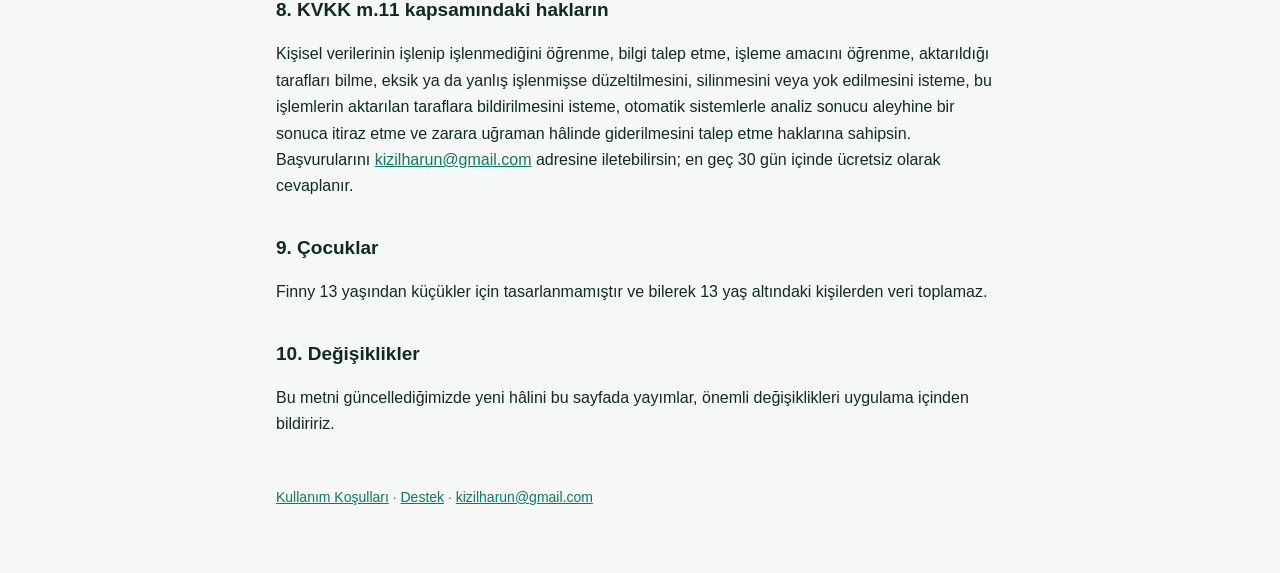
==== commit 2a9e578d: "Gizlilik: kullanım adımları, önceki dönem ve kaleme göre kayıtlar, notlar maddesi düzeltildi Co-Auth" ====
--- a/gizlilik.html
+++ b/gizlilik.html
@@ -14,7 +14,7 @@
     <img src="finny.png" alt="">
     <h1>Gizlilik Politikası ve KVKK Aydınlatma Metni</h1>
   </header>
-  <p class="meta">Son güncelleme: 22 Ekim 2026 · <a href="index.html">Finny</a></p>
+  <p class="meta">Son güncelleme: 9 Kasım 2026 · <a href="index.html">Finny</a></p>
 
   <p>Bu metin, Finny mobil uygulamasını (“Finny”, “uygulama”) kullanırken kişisel verilerinin nasıl işlendiğini, 6698 sayılı Kişisel Verilerin Korunması Kanunu (“KVKK”) kapsamında açıklar.</p>
 
@@ -23,7 +23,7 @@
     <ul>
       <li>Verilerini satmayız, reklam için kullanmayız, üçüncü taraf analiz ya da reklam aracı kullanmayız.</li>
       <li>Finny bankana bağlanmaz; yalnızca senin girdiğin kayıtlarla çalışır.</li>
-      <li>Yapay zekâ özellikleri yalnızca sen izin verirsen çalışır; notların ve adın hiçbir zaman yapay zekâya gönderilmez.</li>
+      <li>Yapay zekâ özellikleri yalnızca sen izin verirsen çalışır; adın hiçbir zaman, kayıt notların ise yalnızca sen ayrıca açarsan yapay zekâya gönderilir.</li>
       <li>Hesabını uygulamanın içinden istediğin an silebilirsin; tüm verilerin kalıcı olarak silinir.</li>
     </ul>
   </div>
@@ -41,6 +41,7 @@
     <tr><td>Aile bütçesi</td><td>Hane, üyeler, davet kodları, kişi limitleri; bir üyenin kaydı hanenin diğer üyelerine görünür</td><td>Bir haneye katıldığında</td></tr>
     <tr><td>Bildirim</td><td>Bildirim gönderebilmek için cihazının bildirim jetonu (push token), bildirim tercihlerin</td><td>Bildirim iznini verdiğinde cihazından</td></tr>
     <tr><td>Yapay zekâ kullanımı</td><td>Finny'nin son yorumu ve haftalık yorum/soru sayın (soru ve sohbet içerikleri saklanmaz)</td><td>Yapay zekâ özelliklerini kullandığında</td></tr>
+    <tr><td>Kullanım adımları</td><td>Yeni bir hesabın ilk adımları: tanıtım turunu bitirip bitirmediğin (ya da kaçıncı adımda geçtiğin), kayıt ekranını açıp açmadığın, tutar yazıp yazmadığın, kaydederken hata alıp almadığın (yalnızca hatanın türü), akşam hatırlatmasını açıp açmadığın. Yalnızca adımın adı ve zamanı tutulur; tutar, not ya da yazdığın hiçbir metin tutulmaz.</td><td>Uygulamayı kullanırken</td></tr>
   </table>
   </div>
   <p>Face ID / parmak izi doğrulaması tamamen cihazında yapılır; biyometrik verine erişmeyiz. Sesle kayıt özelliğinde konuşman cihazının konuşma tanıma hizmetiyle (mümkünse cihaz üzerinde, değilse Apple ya da Google'ın hizmetiyle) yazıya çevrilir; ses kaydı tarafımızca alınmaz ve saklanmaz. Fotoğraflarına erişmeyiz; telefonun bir fotoğraf izni sorarsa bu yalnızca senin seçtiğin ya da kaydettiğin içerik içindir.</p>
@@ -49,12 +50,13 @@
   <ul>
     <li><strong>Hesabını açmak ve uygulamayı sunmak</strong> (kayıtlarını saklamak, bakiyeni, dönem sonu durumunu ve günlük tutarını hesaplamak, cihazların arasında eşitlemek, aile bütçesi): KVKK m.5/2-c, sözleşmenin kurulması ve ifası.</li>
     <li><strong>Hatırlatma ve bildirimler</strong> (ekstre günü, günlük kayıt, aile bildirimleri): sözleşmenin ifası; bildirimleri istediğin an kapatabilirsin.</li>
+    <li><strong>Uygulamayı geliştirmek</strong> (yeni kullanıcıların nerede zorlandığını görmek, hataları bulmak): m.5/2-f, meşru menfaat. Kullanım adımları yalnızca toplu sayılar olarak incelenir; kişi kişi bakılmaz, reklam ya da üçüncü taraf analiz aracı kullanılmaz.</li>
     <li><strong>Güvenlik ve kötüye kullanımın önlenmesi</strong> (oturum, davet kodu deneme sınırları): m.5/2-f, meşru menfaat.</li>
     <li><strong>Finny'nin yapay zekâ yorumları ve “Finny'ye sor”</strong>: m.5/1 ve m.9, <strong>açık rızan</strong>. İzin vermezsen bu özellikler çalışmaz, uygulamanın geri kalanı aynen çalışır.</li>
   </ul>
 
   <h2>4. Yapay zekâ (OpenAI)</h2>
-  <p>İzin verdiğinde Finny, yorum yazmak ya da sorunu cevaplamak için bütçenin bir özetini sunucumuz üzerinden OpenAI'ın (OpenAI, L.L.C., ABD) yapay zekâ modeline gönderir. Bu özette şunlar bulunur: dönem toplamları ve dönem sonu durumu, kategori adları ve tutarları, limitler, kartların adı, limit kullanımı, ekstre borcu ve son ödeme günü, planlı ödemelerin tutarı ve tarihi, hedeflerinin adı ve birikimi, ve sorduğun soru. Finny'ye soru sorduğunda, cevabın kendi kayıtlarına dayanması için bu dönemin harcama kayıtları da tek tek gönderilir: tarihi, tutarı, kategorisi ve ödeme yöntemi (nakit ya da kartın adı).</p>
+  <p>İzin verdiğinde Finny, yorum yazmak ya da sorunu cevaplamak için bütçenin bir özetini sunucumuz üzerinden OpenAI'ın (OpenAI, L.L.C., ABD) yapay zekâ modeline gönderir. Bu özette şunlar bulunur: dönem toplamları ve dönem sonu durumu, kategori adları ve tutarları, limitler, kartların adı, limit kullanımı, ekstre borcu ve son ödeme günü, planlı ödemelerin tutarı ve tarihi, hedeflerinin adı ve birikimi, ve sorduğun soru. Finny'ye soru sorduğunda, cevabın kendi kayıtlarına dayanması için bu ve bir önceki dönemin harcama kayıtları da tek tek gönderilir; sorunda belirli bir kalem geçiyorsa (ör. "doğalgaz") son 12 ayın o kaleme uyan kayıtları da eklenir. Her kayıttan yalnızca tarihi, tutarı, kategorisi ve ödeme yöntemi (nakit ya da kartın adı) gider.</p>
   <p><strong>İsteğe bağlı olarak:</strong> Profil &gt; Güvenlik ve veriler &gt; "Kayıt notlarımı da gönder" seçeneğini açarsan, bu kayıtlara yazdığın notlar da (en fazla 30 karakter, kısaltılarak) gönderilir; böylece Finny kayıtlarını adlarıyla sayabilir. Bu seçenek varsayılan olarak kapalıdır ve istediğin an kapatabilirsin.</p>
   <p><strong>Gönderilmeyenler:</strong> adın, e-postan ve aile üyelerinin adları; yukarıdaki seçeneği açmadıysan kayıtlarına yazdığın notlar da.</p>
   <p>OpenAI, API üzerinden gelen verileri model eğitmek için kullanmaz; kötüye kullanımı izlemek amacıyla en fazla 30 gün tutabilir. İznini Profil &gt; Güvenlik ve veriler &gt; Finny'nin yapay zekâsı'ndan istediğin an geri alabilirsin; geri aldığında yeni veri gönderilmez.</p>
